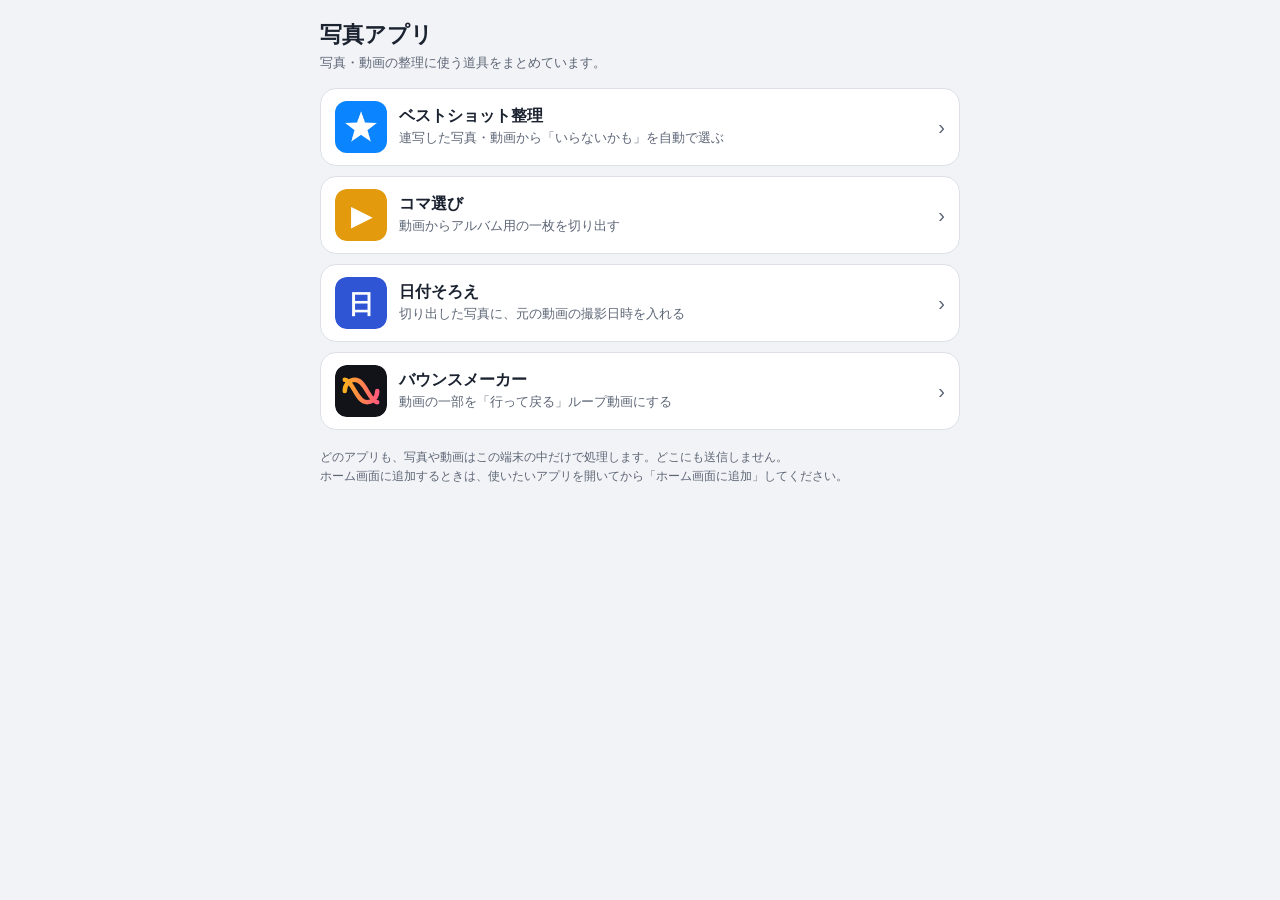
==== index.html @ 10e919e5 "写真アプリ: 4つのアプリと一覧ページ ベストショット整理・コマ選び・日付そろえ・バウンスメーカーを 1つのURLにまとめ、GitHub Pages に Actions でデプロイする。  Co-Au" ====
<!DOCTYPE html>
<html lang="ja">
<head>
<meta charset="utf-8">
<meta name="viewport" content="width=device-width, initial-scale=1, viewport-fit=cover">
<meta name="apple-mobile-web-app-capable" content="yes">
<meta name="mobile-web-app-capable" content="yes">
<meta name="apple-mobile-web-app-title" content="写真アプリ">
<title>写真アプリ</title>
<style>
  :root { --bg:#f2f3f6; --card:#fff; --fg:#1b2230; --mute:#5d6676; --line:#dde0e6; }
  @media (prefers-color-scheme: dark) { :root { --bg:#111318; --card:#1b1e26; --fg:#eef0f5; --mute:#9aa1b2; --line:#2b2f3a; } }
  * { box-sizing:border-box; -webkit-tap-highlight-color:transparent; }
  body { margin:0; background:var(--bg); color:var(--fg);
    font-family:-apple-system,BlinkMacSystemFont,"Hiragino Sans","Noto Sans JP",sans-serif;
    padding:env(safe-area-inset-top) max(16px, env(safe-area-inset-right)) calc(env(safe-area-inset-bottom) + 24px) max(16px, env(safe-area-inset-left)); }
  main { max-width:640px; margin:0 auto; }
  h1 { font-size:22px; margin:20px 0 4px; }
  p.lead { margin:0 0 16px; color:var(--mute); font-size:13px; }
  ul { list-style:none; margin:0; padding:0; display:grid; gap:10px; }
  a { display:grid; grid-template-columns:52px 1fr auto; gap:12px; align-items:center; padding:12px 14px;
    background:var(--card); border:1px solid var(--line); border-radius:16px; color:inherit; text-decoration:none; }
  a:active { opacity:.7; }
  img { width:52px; height:52px; border-radius:12px; display:block; }
  b { display:block; font-size:16px; }
  span { display:block; color:var(--mute); font-size:12.5px; line-height:1.5; margin-top:2px; }
  i { font-style:normal; color:var(--mute); font-size:20px; }
  footer { margin-top:18px; color:var(--mute); font-size:12px; line-height:1.6; }
</style>
</head>
<body>
<main>
  <h1>写真アプリ</h1>
  <p class="lead">写真・動画の整理に使う道具をまとめています。</p>
  <ul>
    <li><a href="best-shot-picker/"><img src="best-shot-picker/icon-180.png" alt=""><div><b>ベストショット整理</b><span>連写した写真・動画から「いらないかも」を自動で選ぶ</span></div><i>›</i></a></li>
    <li><a href="koma/"><img src="koma/icon.svg" alt=""><div><b>コマ選び</b><span>動画からアルバム用の一枚を切り出す</span></div><i>›</i></a></li>
    <li><a href="hizuke/"><img src="hizuke/icon.svg" alt=""><div><b>日付そろえ</b><span>切り出した写真に、元の動画の撮影日時を入れる</span></div><i>›</i></a></li>
    <li><a href="bounce/"><img src="bounce/icon.svg" alt=""><div><b>バウンスメーカー</b><span>動画の一部を「行って戻る」ループ動画にする</span></div><i>›</i></a></li>
  </ul>
  <footer>どのアプリも、写真や動画はこの端末の中だけで処理します。どこにも送信しません。<br>ホーム画面に追加するときは、使いたいアプリを開いてから「ホーム画面に追加」してください。</footer>
</main>
</body>
</html>
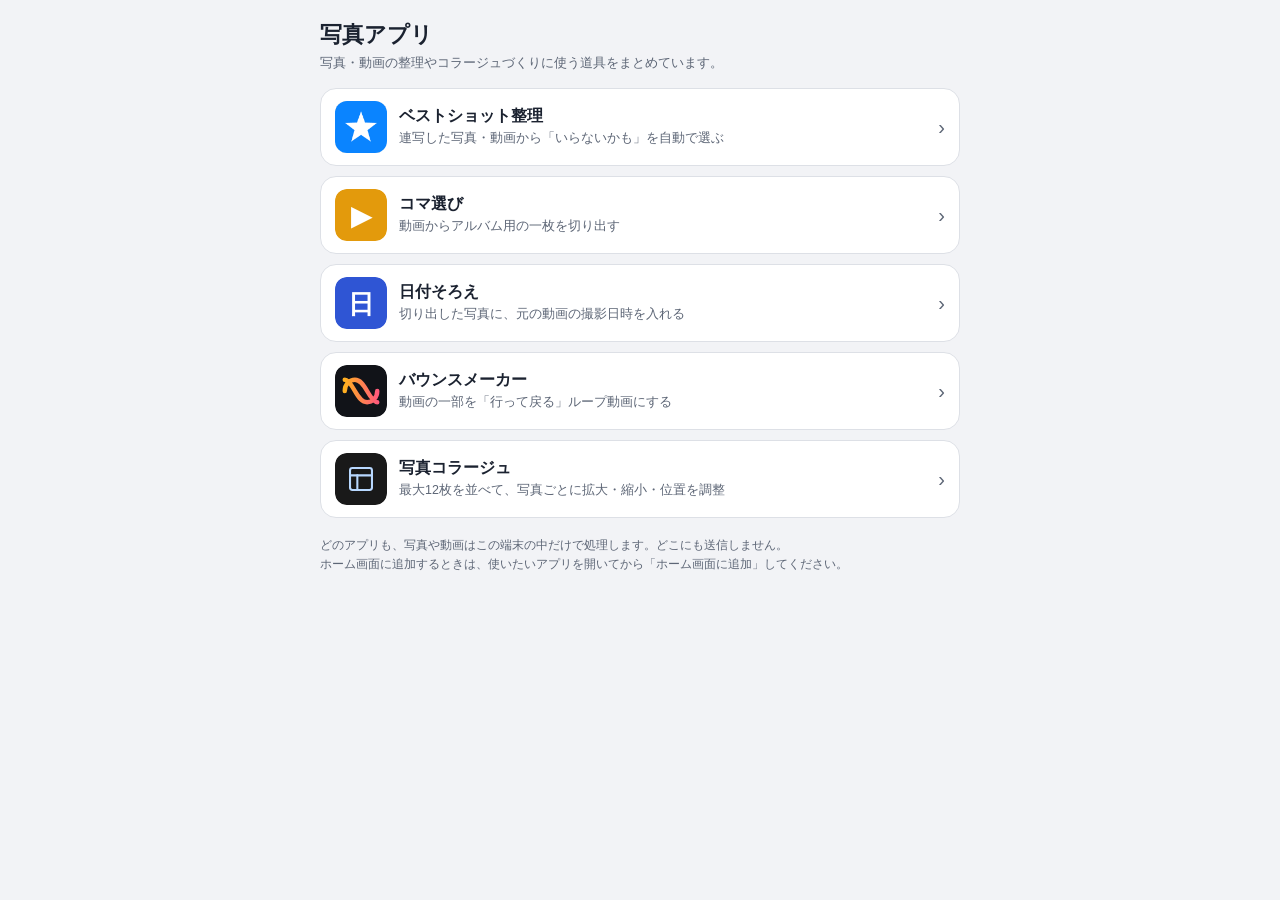
==== commit be2af0a9: "Add photo collage app to the photo apps collection" ====
--- a/index.html
+++ b/index.html
@@ -31,12 +31,13 @@
 <body>
 <main>
   <h1>写真アプリ</h1>
-  <p class="lead">写真・動画の整理に使う道具をまとめています。</p>
+  <p class="lead">写真・動画の整理やコラージュづくりに使う道具をまとめています。</p>
   <ul>
     <li><a href="best-shot-picker/"><img src="best-shot-picker/icon-180.png" alt=""><div><b>ベストショット整理</b><span>連写した写真・動画から「いらないかも」を自動で選ぶ</span></div><i>›</i></a></li>
     <li><a href="koma/"><img src="koma/icon.svg" alt=""><div><b>コマ選び</b><span>動画からアルバム用の一枚を切り出す</span></div><i>›</i></a></li>
     <li><a href="hizuke/"><img src="hizuke/icon.svg" alt=""><div><b>日付そろえ</b><span>切り出した写真に、元の動画の撮影日時を入れる</span></div><i>›</i></a></li>
     <li><a href="bounce/"><img src="bounce/icon.svg" alt=""><div><b>バウンスメーカー</b><span>動画の一部を「行って戻る」ループ動画にする</span></div><i>›</i></a></li>
+    <li><a href="motto/"><img src="motto/icon.svg" alt=""><div><b>写真コラージュ</b><span>最大12枚を並べて、写真ごとに拡大・縮小・位置を調整</span></div><i>›</i></a></li>
   </ul>
   <footer>どのアプリも、写真や動画はこの端末の中だけで処理します。どこにも送信しません。<br>ホーム画面に追加するときは、使いたいアプリを開いてから「ホーム画面に追加」してください。</footer>
 </main>
